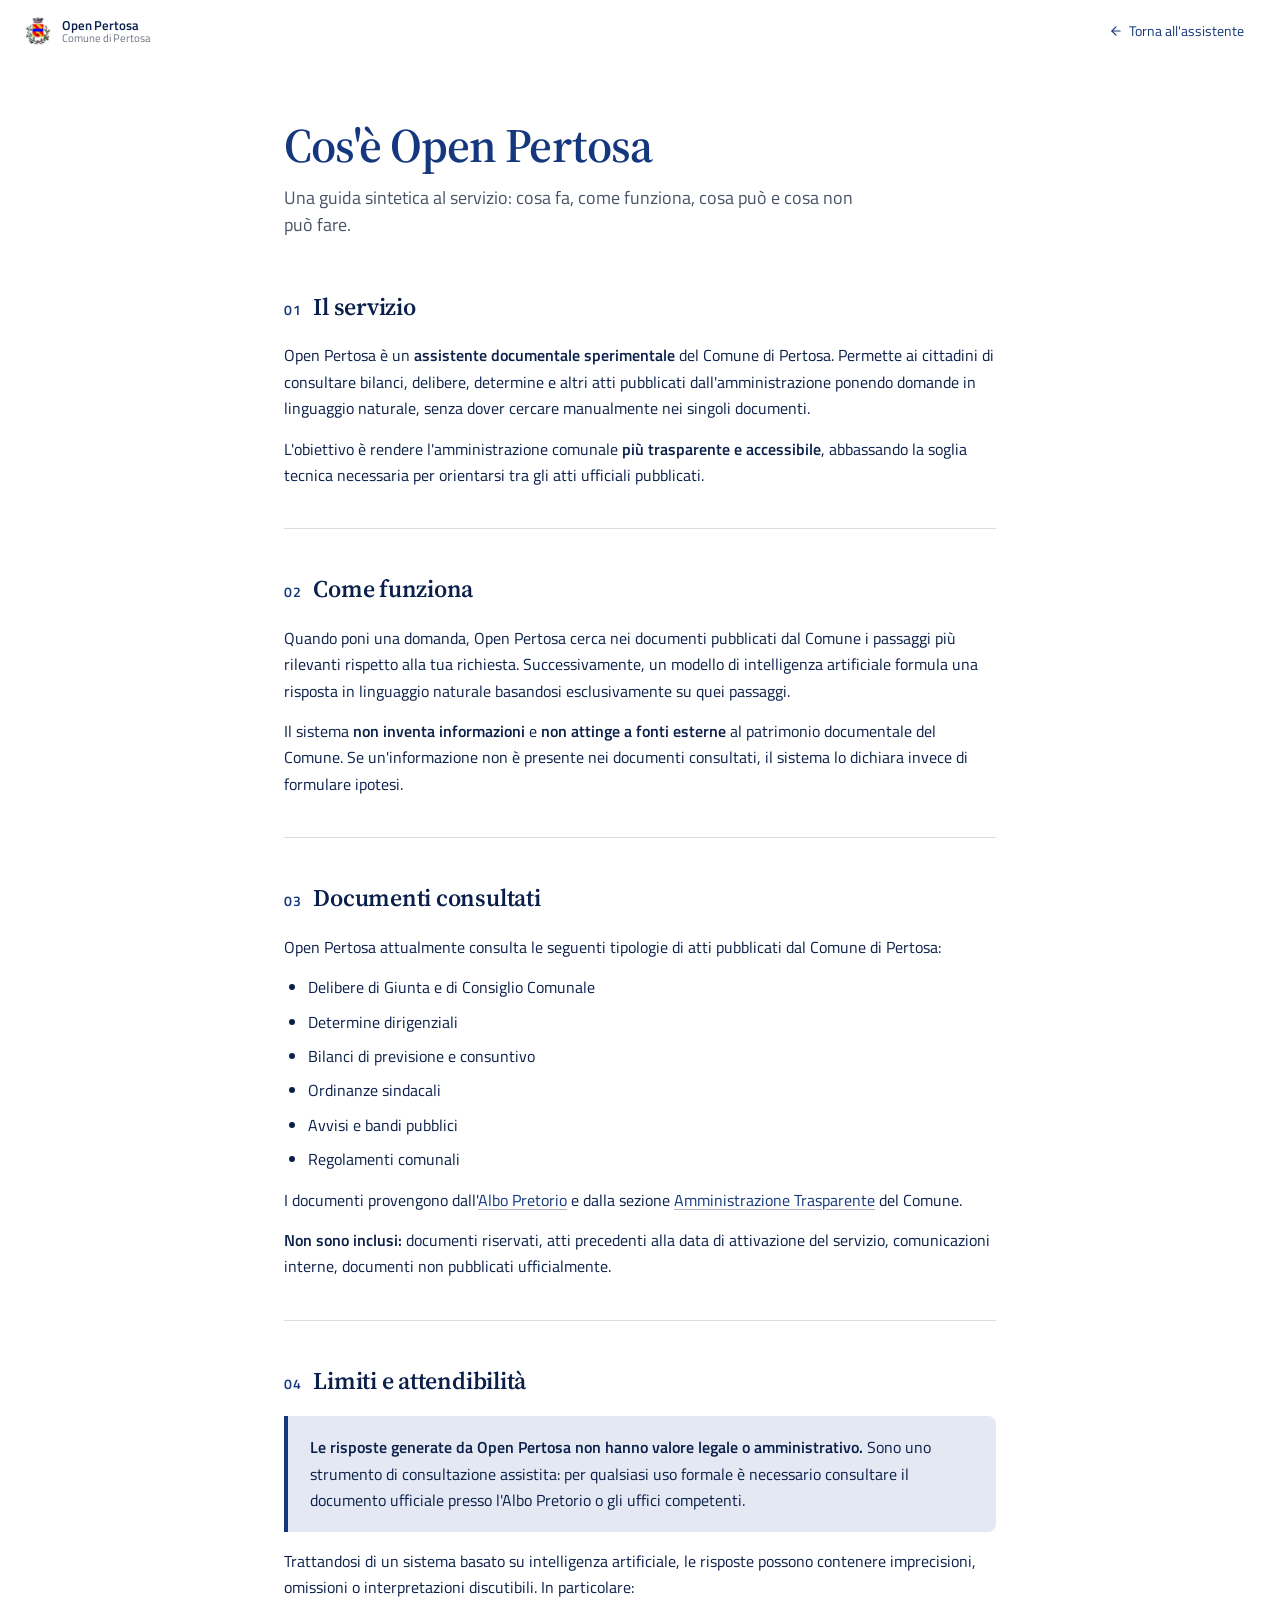
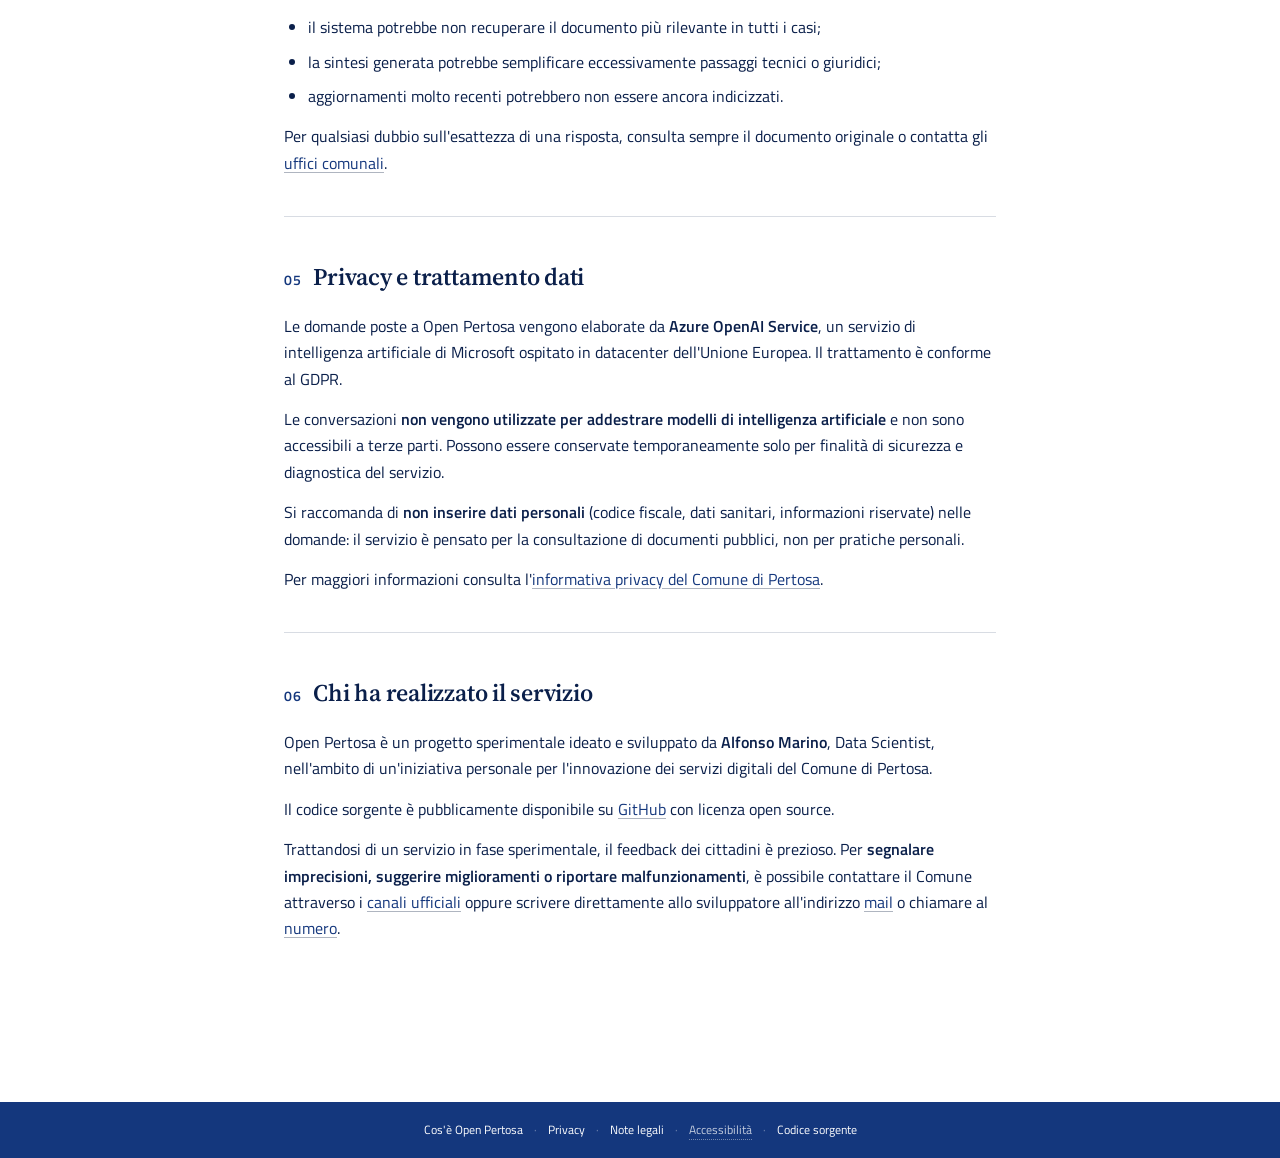
==== src/frontend/cos-e-open-pertosa.html @ 716001b9 "Initial commit — Open Pertosa RAG prototype" ====
<!DOCTYPE html>
<html lang="it">
<head>
  <meta charset="UTF-8">
  <meta name="viewport" content="width=device-width, initial-scale=1.0, viewport-fit=cover">
  <title>Cos'è Open Pertosa — Comune di Pertosa</title>

  <!-- Favicon -->
  <link rel="icon" type="image/png" href="logo-pertosa.png">
  <link rel="apple-touch-icon" href="logo-pertosa.png">

  <!-- SEO base -->
  <meta name="description" content="Open Pertosa è l'assistente documentale sperimentale del Comune di Pertosa. Scopri come funziona, su quali documenti si basa e quali sono i suoi limiti.">
  <meta name="author" content="Comune di Pertosa">
  <meta name="robots" content="noindex, nofollow">
  <meta name="theme-color" content="#14377D">

  <link rel="preconnect" href="https://fonts.googleapis.com">
  <link rel="preconnect" href="https://fonts.gstatic.com" crossorigin>
  <link href="https://fonts.googleapis.com/css2?family=Titillium+Web:wght@400;600;700&family=Source+Serif+4:wght@400;500;600&display=swap" rel="stylesheet">

  <style>
    :root {
      --bg: #FFFFFF;
      --surface: #FFFFFF;
      --surface-hover: #F4F5F8;
      --surface-alt: #EAEDF3;
      --border: #D8DCE3;
      --border-strong: #AFB5C0;
      --text: #0A1F4A;
      --text-secondary: #4A5468;
      --text-muted: #6B7280;
      --accent: #14377D;
      --accent-hover: #0F2A62;
      --accent-soft: #E3E8F2;

      --font-sans: 'Titillium Web', system-ui, -apple-system, sans-serif;
      --font-serif: 'Source Serif 4', Georgia, serif;

      --radius-sm: 8px;
      --radius-md: 12px;
      --radius-lg: 16px;
      --max-width: 760px;
    }

    * { box-sizing: border-box; margin: 0; padding: 0; }

    html, body { height: 100%; }

    body {
      font-family: var(--font-sans);
      background: var(--bg);
      color: var(--text);
      font-size: 16px;
      line-height: 1.65;
      -webkit-font-smoothing: antialiased;
      -moz-osx-font-smoothing: grayscale;
    }

    /* ── HEADER (uguale a index.html) ── */
    .header {
      display: flex;
      align-items: center;
      justify-content: space-between;
      padding: calc(14px + env(safe-area-inset-top)) 24px 14px 24px;
      border-bottom: 1px solid transparent;
      transition: border-color 0.3s ease;
      flex-shrink: 0;
    }

    .brand {
      display: flex;
      align-items: center;
      gap: 10px;
      text-decoration: none;
    }

    .brand-logo {
      width: 28px;
      height: 28px;
      object-fit: contain;
    }

    .brand-text {
      display: flex;
      flex-direction: column;
      line-height: 1.1;
    }

    .brand-name {
      font-size: 0.82rem;
      font-weight: 600;
      color: var(--text);
      letter-spacing: -0.01em;
    }

    .brand-sub {
      font-size: 0.7rem;
      color: var(--text-muted);
      font-weight: 400;
    }

    .back-link {
      font-size: 0.85rem;
      color: var(--accent);
      text-decoration: none;
      font-weight: 500;
      display: inline-flex;
      align-items: center;
      gap: 6px;
      padding: 6px 12px;
      border-radius: 999px;
      transition: background 0.15s;
    }

    .back-link:hover {
      background: var(--accent-soft);
    }

    .back-link svg {
      width: 14px;
      height: 14px;
    }

    /* ── CONTENUTO ── */
    .container {
      max-width: var(--max-width);
      margin: 0 auto;
      padding: 56px 24px 80px;
    }

    .page-title {
      font-family: var(--font-serif);
      font-size: clamp(2.2rem, 5vw, 3rem);
      font-weight: 600;
      letter-spacing: -0.02em;
      color: var(--accent);
      line-height: 1.1;
      margin-bottom: 12px;
    }

    .page-lead {
      font-size: 1.1rem;
      color: var(--text-secondary);
      line-height: 1.55;
      margin-bottom: 48px;
      max-width: 600px;
    }

    section {
      margin-bottom: 40px;
      padding-bottom: 40px;
      border-bottom: 1px solid var(--border);
    }

    section:last-of-type {
      border-bottom: none;
    }

    h2 {
      font-family: var(--font-serif);
      font-size: 1.5rem;
      font-weight: 600;
      color: var(--text);
      letter-spacing: -0.01em;
      margin-bottom: 16px;
      display: flex;
      align-items: baseline;
      gap: 12px;
    }

    h2 .section-num {
      font-family: var(--font-sans);
      font-size: 0.85rem;
      font-weight: 600;
      color: var(--accent);
      letter-spacing: 0.05em;
      flex-shrink: 0;
    }

    section p {
      margin-bottom: 14px;
      color: var(--text);
    }

    section p:last-child {
      margin-bottom: 0;
    }

    section ul {
      margin: 14px 0;
      padding-left: 24px;
    }

    section li {
      margin-bottom: 8px;
      color: var(--text);
    }

    strong {
      color: var(--text);
      font-weight: 600;
    }

    a {
      color: var(--accent);
      text-decoration: underline;
      text-underline-offset: 3px;
      text-decoration-color: var(--border-strong);
      transition: text-decoration-color 0.15s;
    }

    a:hover {
      text-decoration-color: var(--accent);
    }

    /* Box di evidenza per la sezione "limiti" */
    .callout {
      background: var(--accent-soft);
      border-left: 4px solid var(--accent);
      padding: 18px 22px;
      border-radius: 0 var(--radius-sm) var(--radius-sm) 0;
      margin: 16px 0;
    }

    .callout p {
      color: var(--text);
      margin-bottom: 10px;
    }

    .callout p:last-child {
      margin-bottom: 0;
    }

    /* ── FOOTER ISTITUZIONALE ── */
    .footer {
      flex-shrink: 0;
      padding: 18px 24px calc(18px + env(safe-area-inset-bottom)) 24px;
      background: var(--accent);
      text-align: center;
      font-size: 0.75rem;
      color: rgba(255, 255, 255, 0.85);
      line-height: 1.7;
    }
  
      .footer-line {
        display: block;
      }
  
      .footer a {
        color: #FFFFFF;
        text-decoration: none;
        font-weight: 500;
        transition: opacity 0.15s;
      }
  
      .footer a:hover {
        opacity: 0.75;
        text-decoration: underline;
        text-underline-offset: 2px;
      }
  
      .footer-sep {
        margin: 0 8px;
        color: rgba(255, 255, 255, 0.4);
      }
  
      .footer-pending {
        color: rgba(255, 255, 255, 0.75);
        cursor: help;
        border-bottom: 1px dotted rgba(255, 255, 255, 0.4);
      }

    /* ── RESPONSIVE ── */
    @media (max-width: 640px) {
      .header { padding: 12px 16px; }
      .container { padding: 40px 20px 60px; }
      .page-title { font-size: 1.85rem; }
      .page-lead { font-size: 1rem; margin-bottom: 36px; }
      h2 { font-size: 1.25rem; flex-direction: column; gap: 4px; align-items: flex-start; }
      section { margin-bottom: 32px; padding-bottom: 32px; }
      .footer { padding: 12px 16px; font-size: 0.68rem; }
    }
  </style>
</head>
<body>

  <!-- Header -->
  <header class="header">
    <a href="index.html" class="brand">
      <img src="logo-pertosa.png" alt="Comune di Pertosa" class="brand-logo" onerror="this.style.display='none'">
      <div class="brand-text">
        <span class="brand-name">Open Pertosa</span>
        <span class="brand-sub">Comune di Pertosa</span>
      </div>
    </a>
    <a href="index.html" class="back-link">
      <svg viewBox="0 0 24 24" fill="none" stroke="currentColor" stroke-width="2" stroke-linecap="round" stroke-linejoin="round">
        <line x1="19" y1="12" x2="5" y2="12"></line>
        <polyline points="12 19 5 12 12 5"></polyline>
      </svg>
      Torna all'assistente
    </a>
  </header>

  <!-- Contenuto -->
  <main class="container">

    <h1 class="page-title">Cos'è Open Pertosa</h1>
    <p class="page-lead">
      Una guida sintetica al servizio: cosa fa, come funziona, cosa può e cosa non può fare.
    </p>

    <!-- 1. Cos'è -->
    <section>
      <h2><span class="section-num">01</span> Il servizio</h2>
      <p>
        Open Pertosa è un <strong>assistente documentale sperimentale</strong> del Comune di Pertosa. Permette ai cittadini di consultare bilanci, delibere, determine e altri atti pubblicati dall'amministrazione ponendo domande in linguaggio naturale, senza dover cercare manualmente nei singoli documenti.
      </p>
      <p>
        L'obiettivo è rendere l'amministrazione comunale <strong>più trasparente e accessibile</strong>, abbassando la soglia tecnica necessaria per orientarsi tra gli atti ufficiali pubblicati.
      </p>
    </section>

    <!-- 2. Come funziona -->
    <section>
      <h2><span class="section-num">02</span> Come funziona</h2>
      <p>
        Quando poni una domanda, Open Pertosa cerca nei documenti pubblicati dal Comune i passaggi più rilevanti rispetto alla tua richiesta. Successivamente, un modello di intelligenza artificiale formula una risposta in linguaggio naturale basandosi esclusivamente su quei passaggi.
      </p>
      <p>
        Il sistema <strong>non inventa informazioni</strong> e <strong>non attinge a fonti esterne</strong> al patrimonio documentale del Comune. Se un'informazione non è presente nei documenti consultati, il sistema lo dichiara invece di formulare ipotesi.
      </p>
    </section>

    <!-- 3. Documenti consultati -->
    <section>
      <h2><span class="section-num">03</span> Documenti consultati</h2>
      <p>
        Open Pertosa attualmente consulta le seguenti tipologie di atti pubblicati dal Comune di Pertosa:
      </p>
      <ul>
        <li>Delibere di Giunta e di Consiglio Comunale</li>
        <li>Determine dirigenziali</li>
        <li>Bilanci di previsione e consuntivo</li>
        <li>Ordinanze sindacali</li>
        <li>Avvisi e bandi pubblici</li>
        <li>Regolamenti comunali</li>
      </ul>
      <p>
        I documenti provengono dall'<a href="http://www.halleyweb.com/c065093/index.php?servizio=304" target="_blank" rel="noopener">Albo Pretorio</a> e dalla sezione <a href="http://www.halleyweb.com/c065093/zf/index.php/trasparenza/" target="_blank" rel="noopener">Amministrazione Trasparente</a> del Comune.
      </p>
      <p>
        <strong>Non sono inclusi:</strong> documenti riservati, atti precedenti alla data di attivazione del servizio, comunicazioni interne, documenti non pubblicati ufficialmente.
      </p>
    </section>

    <!-- 4. Limiti -->
    <section>
      <h2><span class="section-num">04</span> Limiti e attendibilità</h2>

      <div class="callout">
        <p>
          <strong>Le risposte generate da Open Pertosa non hanno valore legale o amministrativo.</strong> Sono uno strumento di consultazione assistita: per qualsiasi uso formale è necessario consultare il documento ufficiale presso l'Albo Pretorio o gli uffici competenti.
        </p>
      </div>

      <p>
        Trattandosi di un sistema basato su intelligenza artificiale, le risposte possono contenere imprecisioni, omissioni o interpretazioni discutibili. In particolare:
      </p>
      <ul>
        <li>il sistema potrebbe non recuperare il documento più rilevante in tutti i casi;</li>
        <li>la sintesi generata potrebbe semplificare eccessivamente passaggi tecnici o giuridici;</li>
        <li>aggiornamenti molto recenti potrebbero non essere ancora indicizzati.</li>
      </ul>
      <p>
        Per qualsiasi dubbio sull'esattezza di una risposta, consulta sempre il documento originale o contatta gli <a href="https://www.comune.pertosa.sa.it/pageobject/Uffici" target="_blank" rel="noopener">uffici comunali</a>.
      </p>
    </section>

    <!-- 5. Privacy -->
    <section>
      <h2><span class="section-num">05</span> Privacy e trattamento dati</h2>
      <p>
        Le domande poste a Open Pertosa vengono elaborate da <strong>Azure OpenAI Service</strong>, un servizio di intelligenza artificiale di Microsoft ospitato in datacenter dell'Unione Europea. Il trattamento è conforme al GDPR.
      </p>
      <p>
        Le conversazioni <strong>non vengono utilizzate per addestrare modelli di intelligenza artificiale</strong> e non sono accessibili a terze parti. Possono essere conservate temporaneamente solo per finalità di sicurezza e diagnostica del servizio.
      </p>
      <p>
        Si raccomanda di <strong>non inserire dati personali</strong> (codice fiscale, dati sanitari, informazioni riservate) nelle domande: il servizio è pensato per la consultazione di documenti pubblici, non per pratiche personali.
      </p>
      <p>
        Per maggiori informazioni consulta l'<a href="https://www.comune.pertosa.sa.it/informative/spf" target="_blank" rel="noopener">informativa privacy del Comune di Pertosa</a>.
      </p>
    </section>

    <!-- 6. Chi -->
    <section>
      <h2><span class="section-num">06</span> Chi ha realizzato il servizio</h2>
      <p>
        Open Pertosa è un progetto sperimentale ideato e sviluppato da <strong>Alfonso Marino</strong>, Data Scientist, nell'ambito di un'iniziativa personale per l'innovazione dei servizi digitali del Comune di Pertosa.
      </p>
      <p>
        Il codice sorgente è pubblicamente disponibile su <a href="https://github.com/marinoalfonso/pertosa-rag" target="_blank" rel="noopener">GitHub</a> con licenza open source.
      </p>
      <p>
        Trattandosi di un servizio in fase sperimentale, il feedback dei cittadini è prezioso. Per <strong>segnalare imprecisioni, suggerire miglioramenti o riportare malfunzionamenti</strong>, 
        è possibile contattare il Comune attraverso i <a href="https://www.comune.pertosa.sa.it/pagecol/contatti" 
        target="_blank" rel="noopener">canali ufficiali</a> oppure scrivere direttamente allo sviluppatore 
        all'indirizzo <a href="mailto:marinoalfonso685@gmail.com">mail</a> o chiamare al <a href="tel:+393802083389">numero</a>.
      </p>
    </section>

  </main>

  <!-- Footer -->
  <footer class="footer">
      <a href="cos-e-open-pertosa.html">Cos'è Open Pertosa</a>
      <span class="footer-sep">·</span>
      <a href="https://www.comune.pertosa.sa.it/informative/spf" target="_blank" rel="noopener">Privacy</a>
      <span class="footer-sep">·</span>
      <a href="https://www.comune.pertosa.sa.it/notelegali" target="_blank" rel="noopener">Note legali</a>
      <span class="footer-sep">·</span>
      <span class="footer-pending" title="Dichiarazione di accessibilità in corso di redazione, sarà disponibile al lancio ufficiale">Accessibilità</span>
      <span class="footer-sep">·</span>
      <a href="https://github.com/marinoalfonso/pertosa-rag" target="_blank" rel="noopener">Codice sorgente</a>
    </span>
  </footer>

</body>
</html>
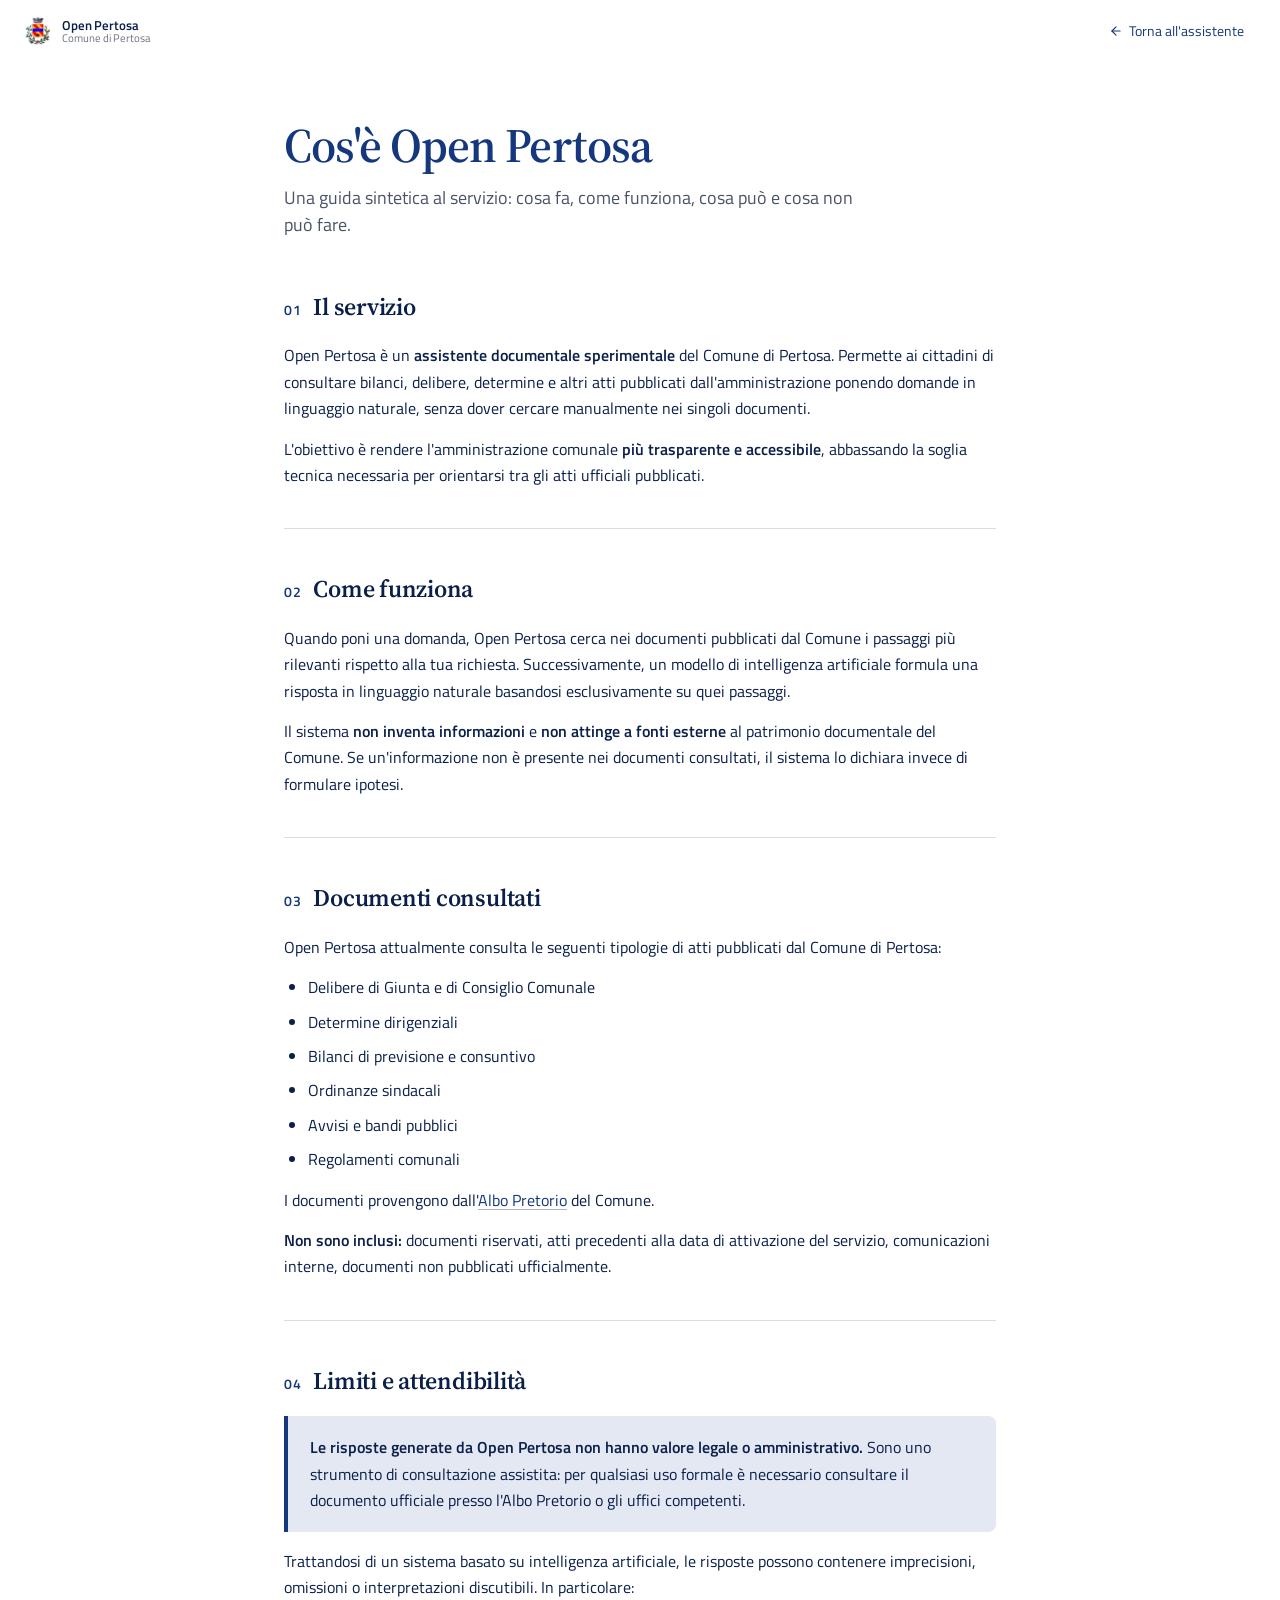
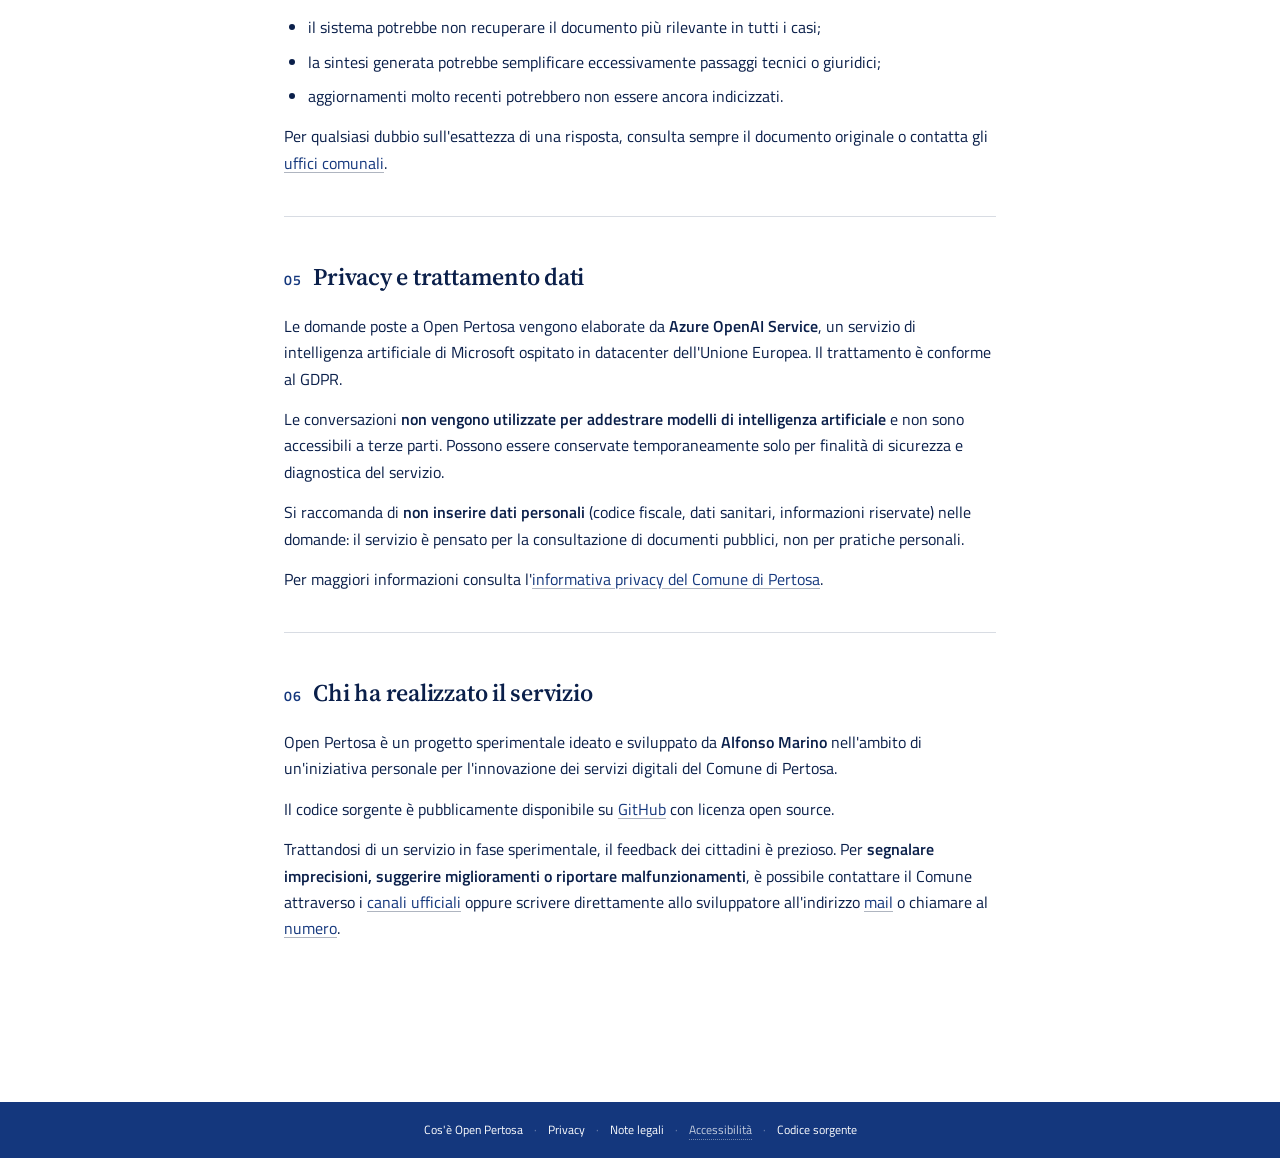
==== commit abd5e996: "Refine wording on citizen info page" ====
--- a/src/frontend/cos-e-open-pertosa.html
+++ b/src/frontend/cos-e-open-pertosa.html
@@ -348,7 +348,7 @@
         <li>Regolamenti comunali</li>
       </ul>
       <p>
-        I documenti provengono dall'<a href="http://www.halleyweb.com/c065093/index.php?servizio=304" target="_blank" rel="noopener">Albo Pretorio</a> e dalla sezione <a href="http://www.halleyweb.com/c065093/zf/index.php/trasparenza/" target="_blank" rel="noopener">Amministrazione Trasparente</a> del Comune.
+        I documenti provengono dall'<a href="http://www.halleyweb.com/c065093/index.php?servizio=304" target="_blank" rel="noopener">Albo Pretorio</a> del Comune.
       </p>
       <p>
         <strong>Non sono inclusi:</strong> documenti riservati, atti precedenti alla data di attivazione del servizio, comunicazioni interne, documenti non pubblicati ufficialmente.
@@ -399,10 +399,10 @@
     <section>
       <h2><span class="section-num">06</span> Chi ha realizzato il servizio</h2>
       <p>
-        Open Pertosa è un progetto sperimentale ideato e sviluppato da <strong>Alfonso Marino</strong>, Data Scientist, nell'ambito di un'iniziativa personale per l'innovazione dei servizi digitali del Comune di Pertosa.
-      </p>
-      <p>
-        Il codice sorgente è pubblicamente disponibile su <a href="https://github.com/marinoalfonso/pertosa-rag" target="_blank" rel="noopener">GitHub</a> con licenza open source.
+        Open Pertosa è un progetto sperimentale ideato e sviluppato da <strong>Alfonso Marino</strong> nell'ambito di un'iniziativa personale per l'innovazione dei servizi digitali del Comune di Pertosa.
+      </p>
+      <p>
+        Il codice sorgente è pubblicamente disponibile su <a href="https://github.com/marinoalfonso/open-pertosa" target="_blank" rel="noopener">GitHub</a> con licenza open source.
       </p>
       <p>
         Trattandosi di un servizio in fase sperimentale, il feedback dei cittadini è prezioso. Per <strong>segnalare imprecisioni, suggerire miglioramenti o riportare malfunzionamenti</strong>, 
@@ -424,7 +424,7 @@
       <span class="footer-sep">·</span>
       <span class="footer-pending" title="Dichiarazione di accessibilità in corso di redazione, sarà disponibile al lancio ufficiale">Accessibilità</span>
       <span class="footer-sep">·</span>
-      <a href="https://github.com/marinoalfonso/pertosa-rag" target="_blank" rel="noopener">Codice sorgente</a>
+      <a href="https://github.com/marinoalfonso/open-pertosa" target="_blank" rel="noopener">Codice sorgente</a>
     </span>
   </footer>
 
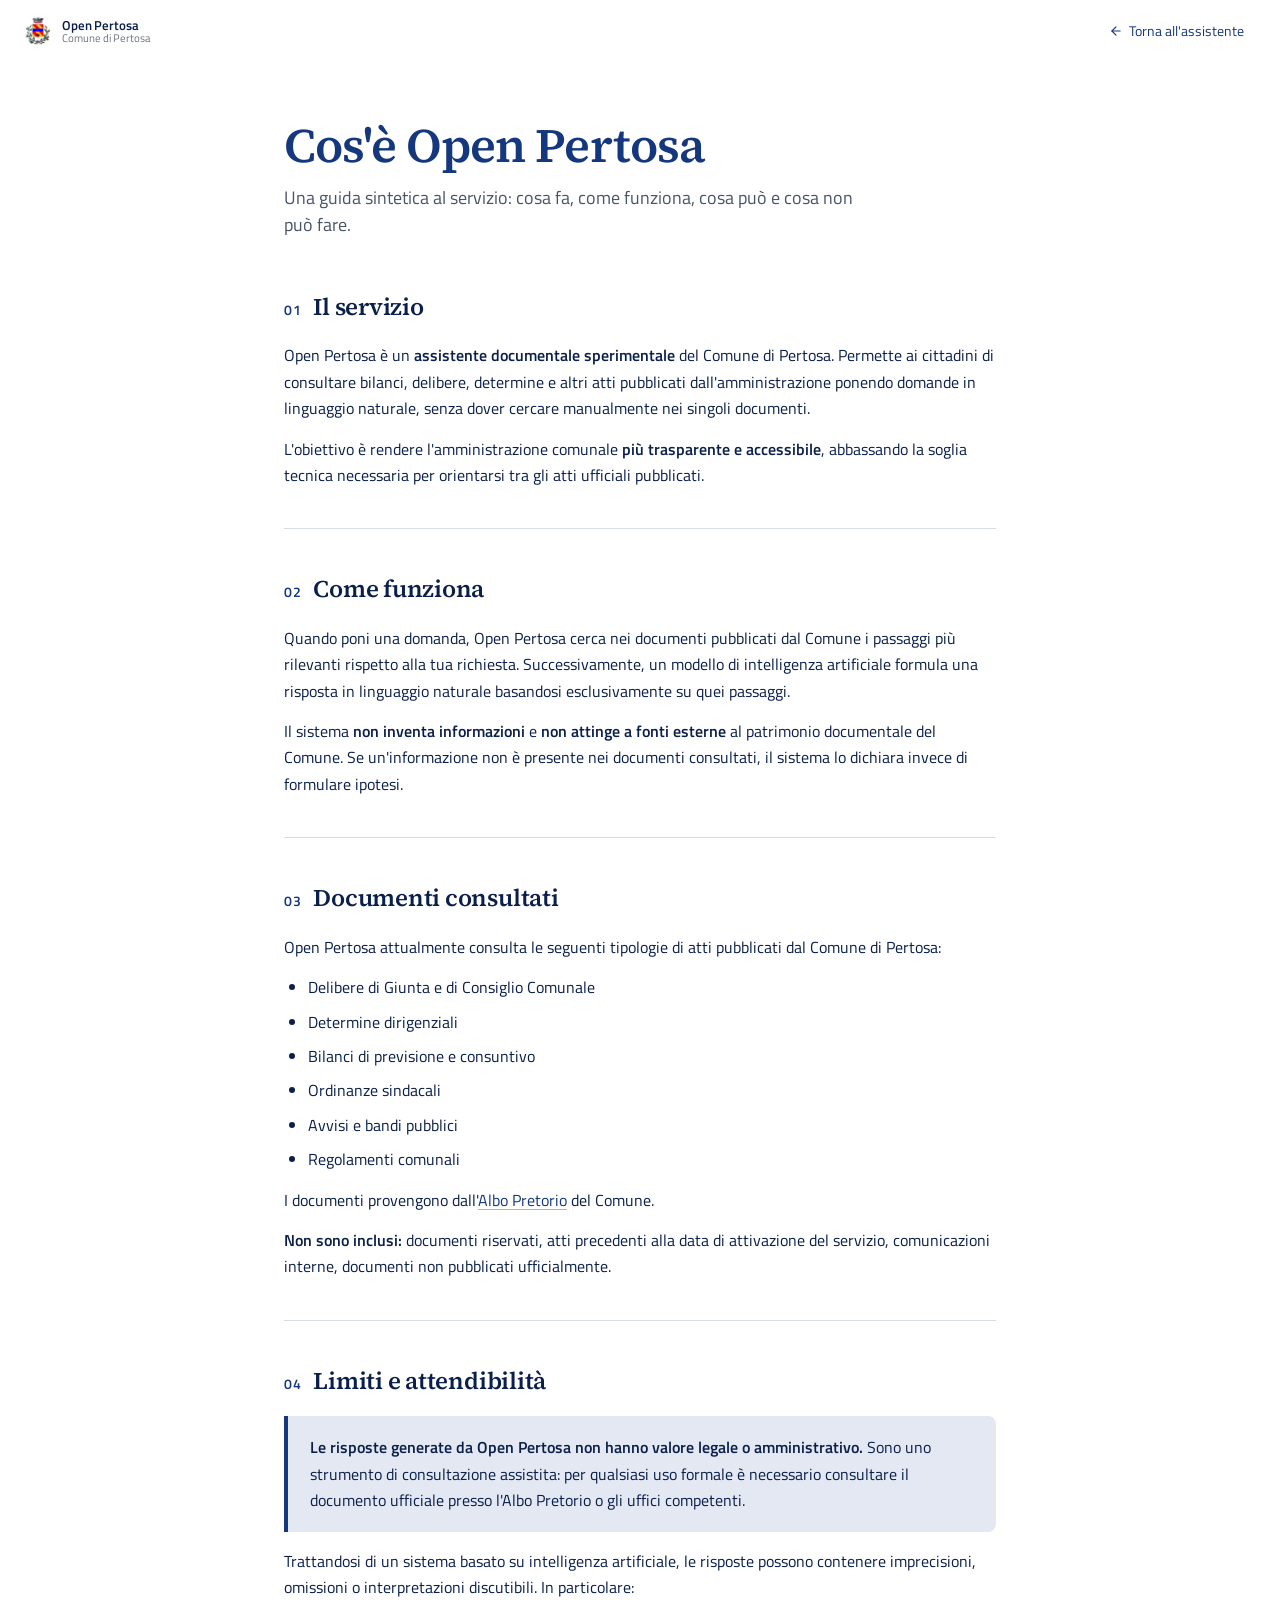
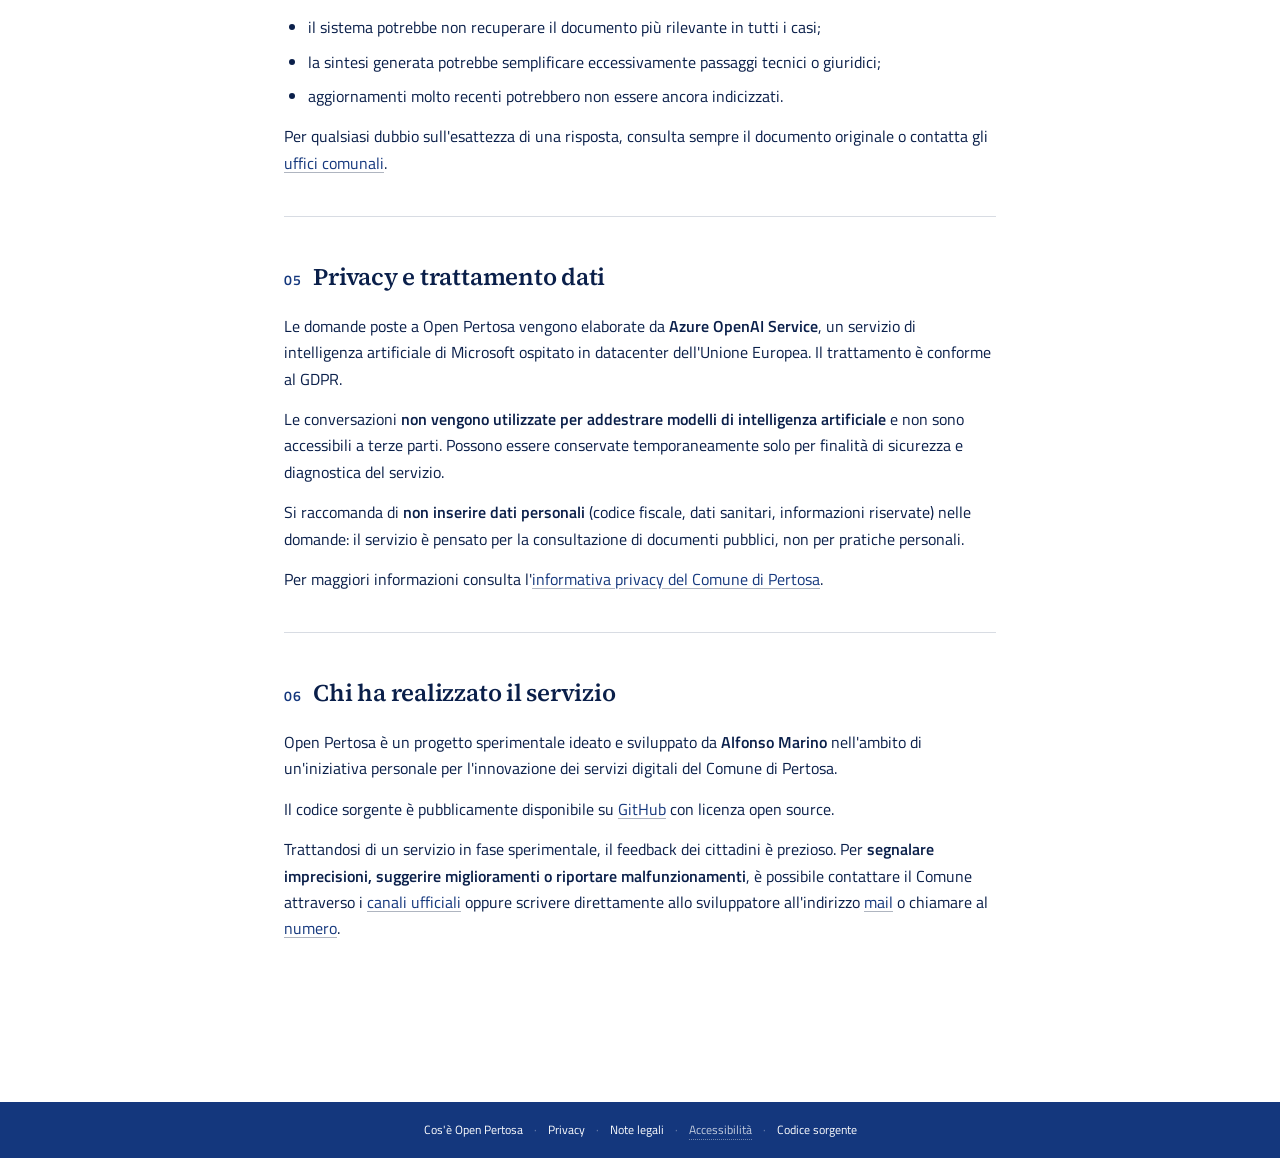
==== commit e2481163: "Self-host fonts to remove external Google Fonts dependency" ====
--- a/src/frontend/cos-e-open-pertosa.html
+++ b/src/frontend/cos-e-open-pertosa.html
@@ -15,10 +15,8 @@
   <meta name="robots" content="noindex, nofollow">
   <meta name="theme-color" content="#14377D">
 
-  <link rel="preconnect" href="https://fonts.googleapis.com">
-  <link rel="preconnect" href="https://fonts.gstatic.com" crossorigin>
-  <link href="https://fonts.googleapis.com/css2?family=Titillium+Web:wght@400;600;700&family=Source+Serif+4:wght@400;500;600&display=swap" rel="stylesheet">
-
+  <link rel="stylesheet" href="fonts.css">
+  
   <style>
     :root {
       --bg: #FFFFFF;
--- a/src/frontend/fonts.css
+++ b/src/frontend/fonts.css
@@ -0,0 +1,51 @@
+/* ───── Font self-hosted (subset latin, woff2) ─────
+   Sostituisce il caricamento da Google Fonts: nessuna richiesta esterna,
+   nessun IP del cittadino inviato a server terzi.
+   font-display: swap → stesso comportamento di prima (&display=swap):
+   il testo è subito visibile col font di sistema e poi "scambia". */
+
+/* Titillium Web */
+@font-face {
+  font-family: 'Titillium Web';
+  font-style: normal;
+  font-weight: 400;
+  font-display: swap;
+  src: url('fonts/titillium-web-latin-400-normal.woff2') format('woff2');
+}
+@font-face {
+  font-family: 'Titillium Web';
+  font-style: normal;
+  font-weight: 600;
+  font-display: swap;
+  src: url('fonts/titillium-web-latin-600-normal.woff2') format('woff2');
+}
+@font-face {
+  font-family: 'Titillium Web';
+  font-style: normal;
+  font-weight: 700;
+  font-display: swap;
+  src: url('fonts/titillium-web-latin-700-normal.woff2') format('woff2');
+}
+
+/* Source Serif 4 */
+@font-face {
+  font-family: 'Source Serif 4';
+  font-style: normal;
+  font-weight: 400;
+  font-display: swap;
+  src: url('fonts/source-serif-4-latin-400-normal.woff2') format('woff2');
+}
+@font-face {
+  font-family: 'Source Serif 4';
+  font-style: normal;
+  font-weight: 500;
+  font-display: swap;
+  src: url('fonts/source-serif-4-latin-500-normal.woff2') format('woff2');
+}
+@font-face {
+  font-family: 'Source Serif 4';
+  font-style: normal;
+  font-weight: 600;
+  font-display: swap;
+  src: url('fonts/source-serif-4-latin-600-normal.woff2') format('woff2');
+}
